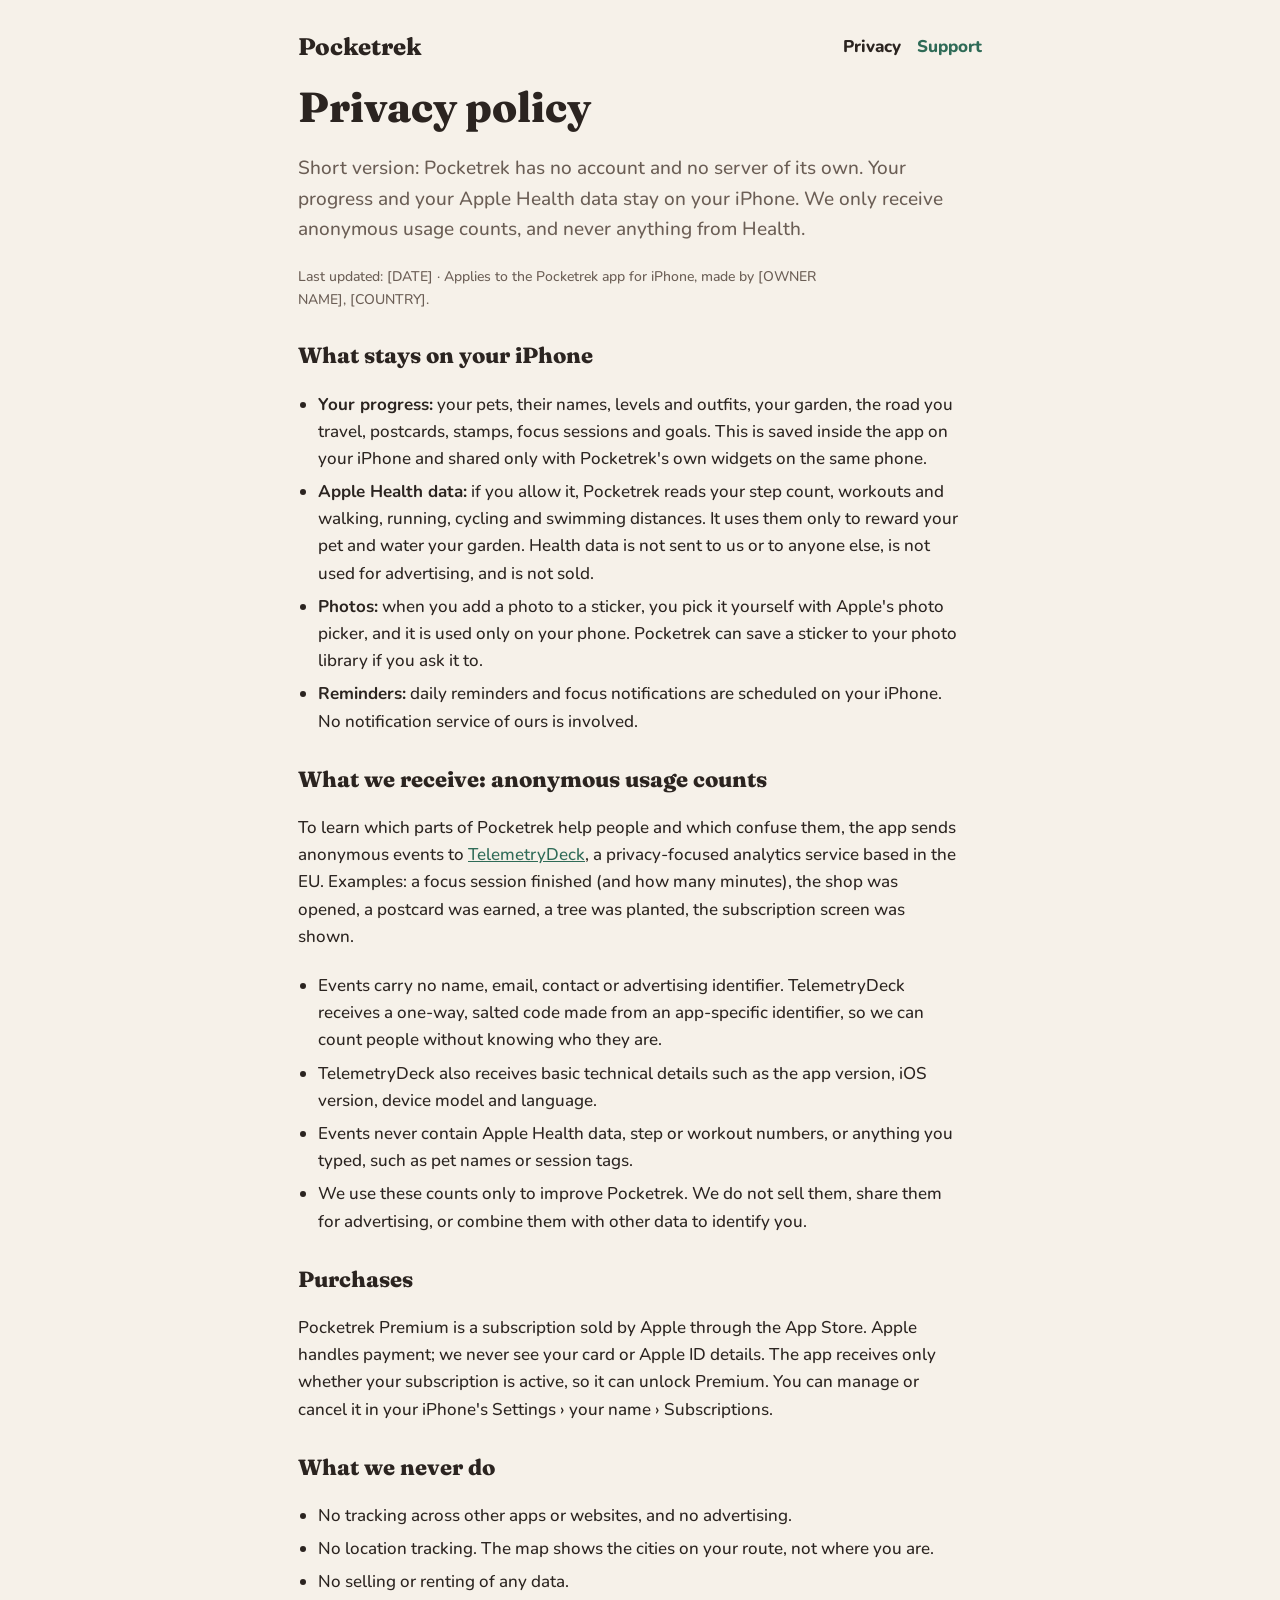
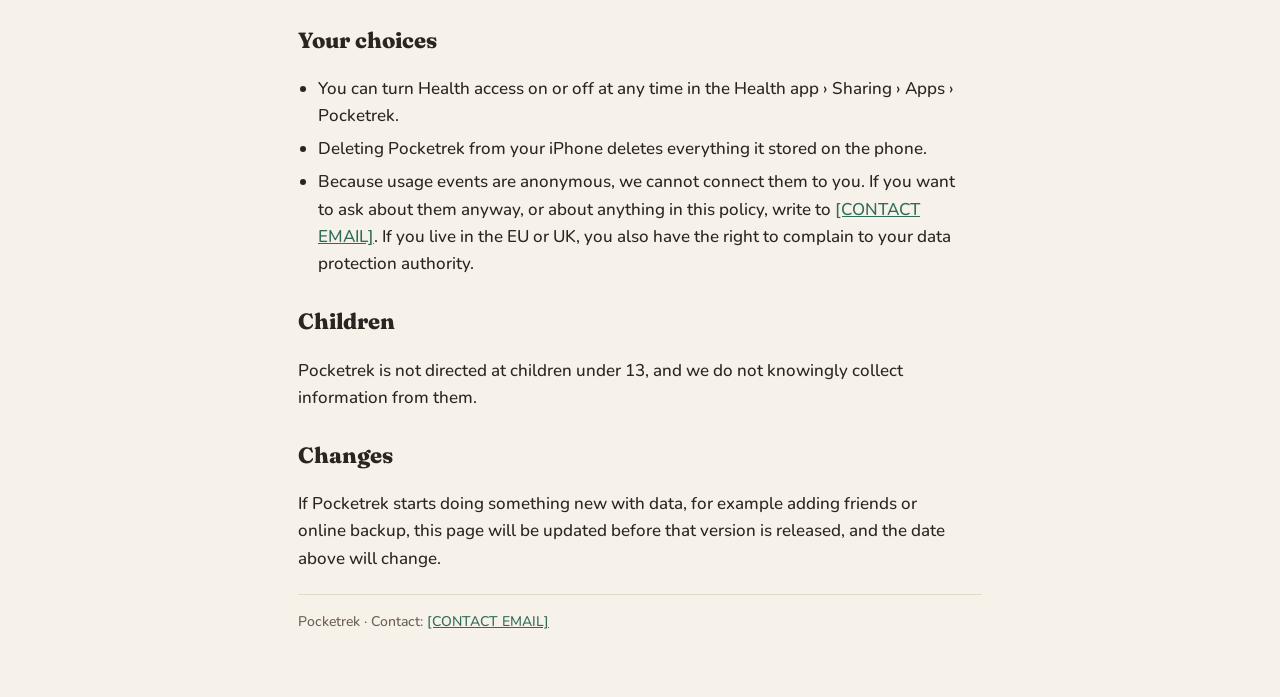
==== privacy.html @ 33853201 "Write the privacy policy, support and home pages for the website Co-Authored-By: Claude Opus 5.5 <no" ====
<!doctype html><html lang="en"><head><meta charset="utf-8"><meta name="viewport" content="width=device-width,initial-scale=1,viewport-fit=cover">
<link rel="preconnect" href="https://fonts.googleapis.com"><link rel="stylesheet" href="https://fonts.googleapis.com/css2?family=Fraunces:opsz,wght@9..144,800&family=Nunito:wght@500;700;800&display=swap"><link rel="stylesheet" href="style.css"><title>Pocketrek Privacy Policy</title><meta name="description" content="What Pocketrek stores, what it sends, and what it never does."></head><body><main class="wrap">
<header><a class="brand" href="index.html">Pocketrek</a><nav><a href="privacy.html" aria-current="page">Privacy</a><a href="support.html">Support</a></nav></header>
<h1>Privacy policy</h1>
<p class="lead">Short version: Pocketrek has no account and no server of its own. Your progress and your Apple Health data stay on your iPhone. We only receive anonymous usage counts, and never anything from Health.</p>
<p class="small">Last updated: [DATE] · Applies to the Pocketrek app for iPhone, made by [OWNER NAME], [COUNTRY].</p>

<h2>What stays on your iPhone</h2>
<ul>
<li><b>Your progress:</b> your pets, their names, levels and outfits, your garden, the road you travel, postcards, stamps, focus sessions and goals. This is saved inside the app on your iPhone and shared only with Pocketrek's own widgets on the same phone.</li>
<li><b>Apple Health data:</b> if you allow it, Pocketrek reads your step count, workouts and walking, running, cycling and swimming distances. It uses them only to reward your pet and water your garden. Health data is not sent to us or to anyone else, is not used for advertising, and is not sold.</li>
<li><b>Photos:</b> when you add a photo to a sticker, you pick it yourself with Apple's photo picker, and it is used only on your phone. Pocketrek can save a sticker to your photo library if you ask it to.</li>
<li><b>Reminders:</b> daily reminders and focus notifications are scheduled on your iPhone. No notification service of ours is involved.</li>
</ul>

<h2>What we receive: anonymous usage counts</h2>
<p>To learn which parts of Pocketrek help people and which confuse them, the app sends anonymous events to <a href="https://telemetrydeck.com/privacy/">TelemetryDeck</a>, a privacy-focused analytics service based in the EU. Examples: a focus session finished (and how many minutes), the shop was opened, a postcard was earned, a tree was planted, the subscription screen was shown.</p>
<ul>
<li>Events carry no name, email, contact or advertising identifier. TelemetryDeck receives a one-way, salted code made from an app-specific identifier, so we can count people without knowing who they are.</li>
<li>TelemetryDeck also receives basic technical details such as the app version, iOS version, device model and language.</li>
<li>Events never contain Apple Health data, step or workout numbers, or anything you typed, such as pet names or session tags.</li>
<li>We use these counts only to improve Pocketrek. We do not sell them, share them for advertising, or combine them with other data to identify you.</li>
</ul>

<h2>Purchases</h2>
<p>Pocketrek Premium is a subscription sold by Apple through the App Store. Apple handles payment; we never see your card or Apple ID details. The app receives only whether your subscription is active, so it can unlock Premium. You can manage or cancel it in your iPhone's Settings › your name › Subscriptions.</p>

<h2>What we never do</h2>
<ul>
<li>No tracking across other apps or websites, and no advertising.</li>
<li>No location tracking. The map shows the cities on your route, not where you are.</li>
<li>No selling or renting of any data.</li>
</ul>

<h2>Your choices</h2>
<ul>
<li>You can turn Health access on or off at any time in the Health app › Sharing › Apps › Pocketrek.</li>
<li>Deleting Pocketrek from your iPhone deletes everything it stored on the phone.</li>
<li>Because usage events are anonymous, we cannot connect them to you. If you want to ask about them anyway, or about anything in this policy, write to <a href="mailto:[CONTACT EMAIL]">[CONTACT EMAIL]</a>. If you live in the EU or UK, you also have the right to complain to your data protection authority.</li>
</ul>

<h2>Children</h2>
<p>Pocketrek is not directed at children under 13, and we do not knowingly collect information from them.</p>

<h2>Changes</h2>
<p>If Pocketrek starts doing something new with data, for example adding friends or online backup, this page will be updated before that version is released, and the date above will change.</p>
<footer class="small">Pocketrek · Contact: <a href="mailto:[CONTACT EMAIL]">[CONTACT EMAIL]</a></footer></main></body></html>
---- style.css ----
/* Pocketrek website: privacy, support. Plain static pages, cream paper like the app's postcards. */
:root{--paper:#F6F1E9;--card:#FFFFFF;--ink:#2B2420;--muted:#6B5E55;--accent:#2F6B57;--sun:#E9A93C;--line:#E4DACB;
--display:"Fraunces",Georgia,serif;--body:"Nunito",ui-rounded,system-ui,-apple-system,sans-serif;color-scheme:light}
@media (prefers-color-scheme:dark){:root{--paper:#17151F;--card:#221F2C;--ink:#F3EFE8;--muted:#B9B0A6;--accent:#7FC4A8;--sun:#F2C14E;--line:#36324A;color-scheme:dark}}
*{box-sizing:border-box}
body{margin:0;background:var(--paper);color:var(--ink);font:500 17px/1.6 var(--body)}
.wrap{max-width:720px;margin:0 auto;padding-block:32px 64px;padding-left:max(18px,env(safe-area-inset-left,0px));padding-right:max(18px,env(safe-area-inset-right,0px));display:flex;flex-direction:column;gap:22px}
header{display:flex;align-items:center;justify-content:space-between;gap:12px;flex-wrap:wrap}
.brand{font:800 24px var(--display);color:var(--ink);text-decoration:none}
nav{display:flex;gap:16px;font-weight:800}
nav a{color:var(--accent);text-decoration:none}
nav a[aria-current]{color:var(--ink)}
h1,h2{font-family:var(--display);font-weight:800;line-height:1.15;text-wrap:balance;margin:0}
h1{font-size:clamp(30px,6vw,42px)}
h2{font-size:22px;margin-top:10px}
p,ul{margin:0;max-width:66ch}
ul{padding-left:20px;display:flex;flex-direction:column;gap:6px}
a{color:var(--accent)}
.lead{font-size:19px;color:var(--muted)}
.card{background:var(--card);border:1px solid var(--line);border-radius:18px;padding:18px 20px;display:flex;flex-direction:column;gap:10px}
.small{font-size:14px;color:var(--muted)}
details{background:var(--card);border:1px solid var(--line);border-radius:14px;padding:12px 16px}
summary{font-weight:800;cursor:pointer}
details p{margin-top:8px}
footer{border-top:1px solid var(--line);padding-top:16px}
:focus-visible{outline:3px solid var(--sun);outline-offset:2px}
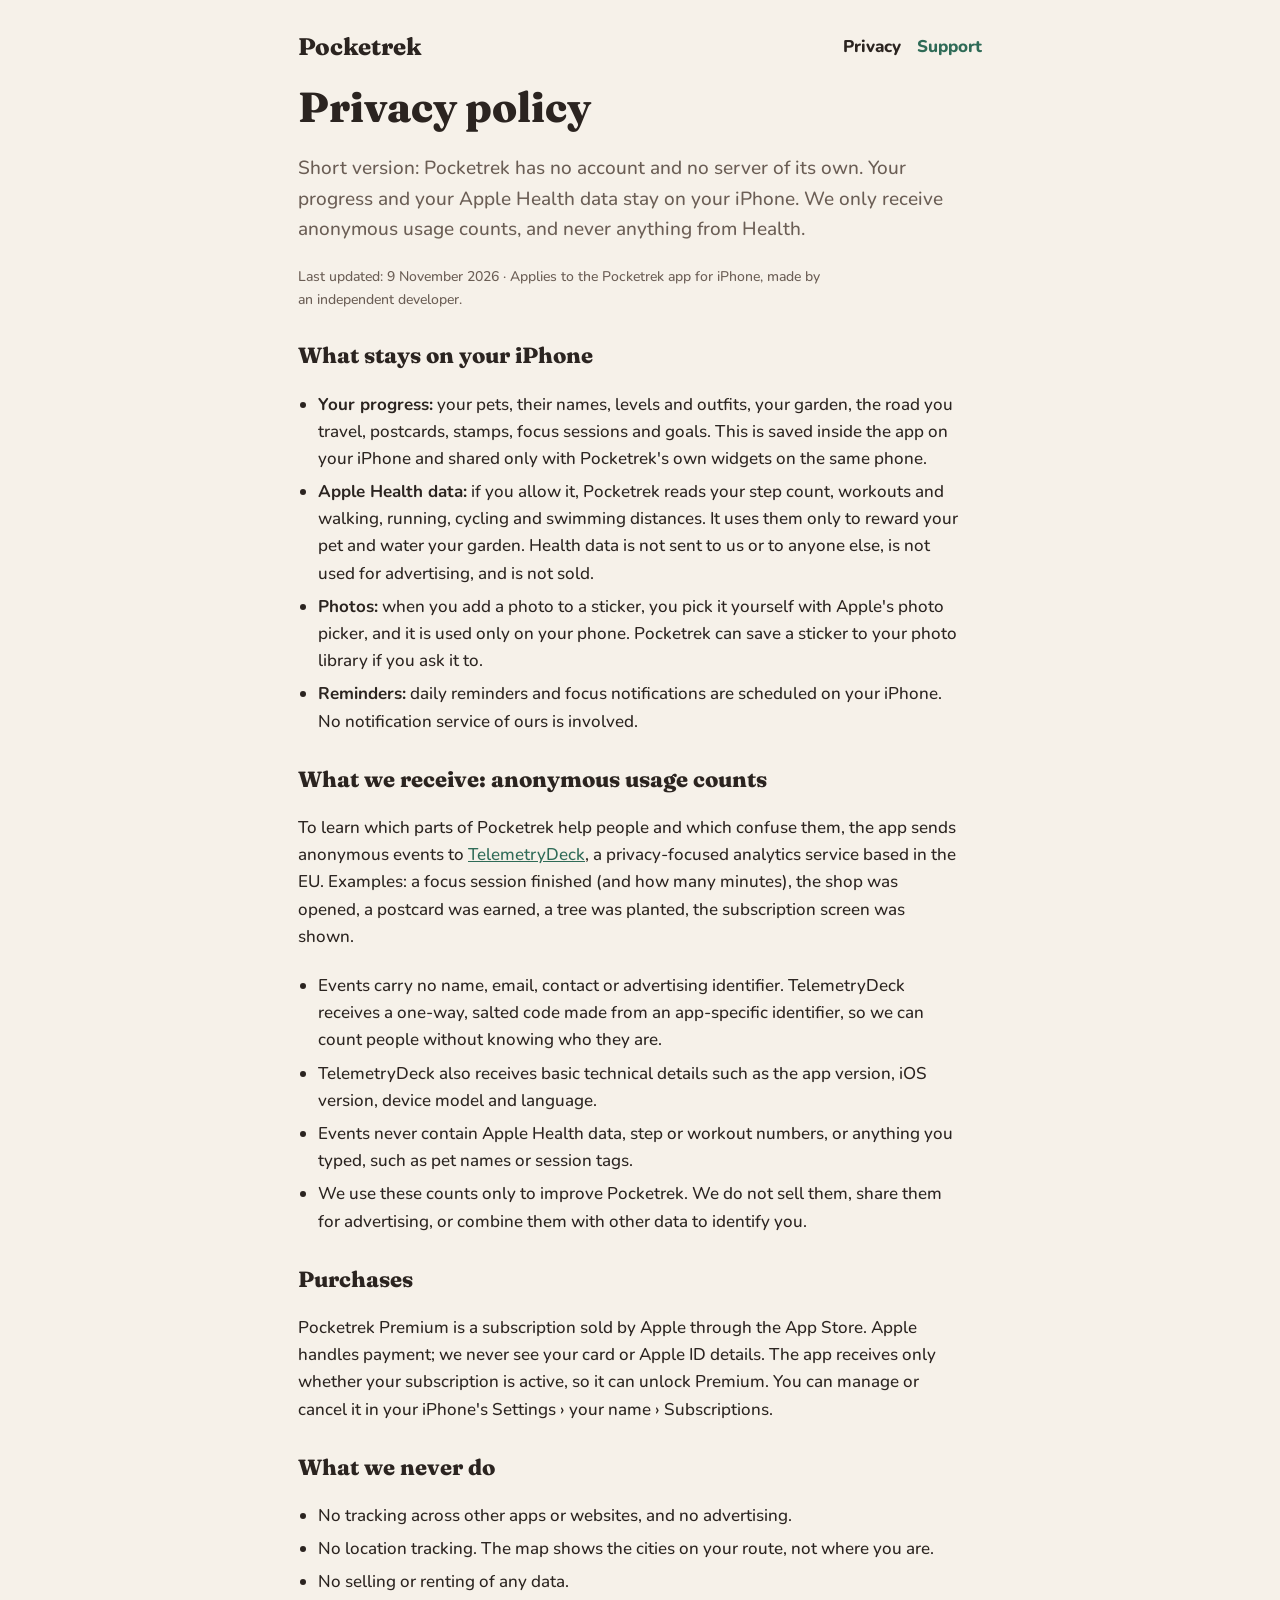
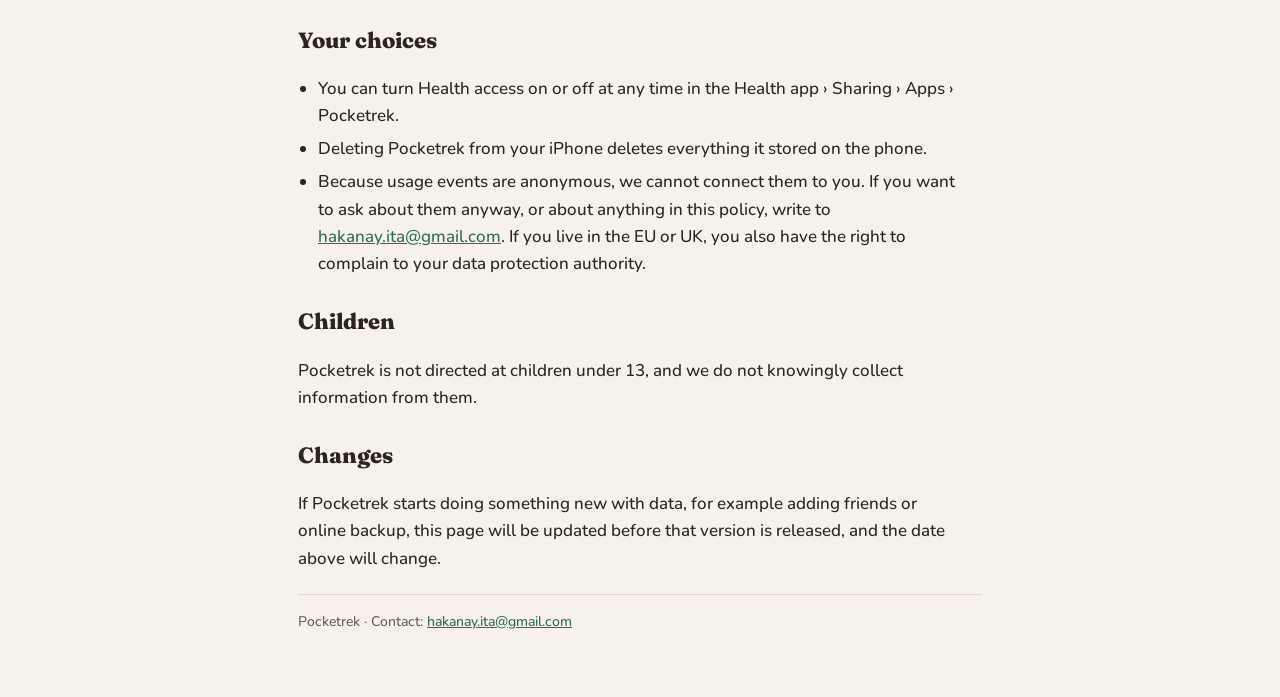
==== commit 37b6b558: "Fill the contact email and date on the website pages; add a script to publish them Co-Authored-By: C" ====
--- a/privacy.html
+++ b/privacy.html
@@ -3,7 +3,7 @@
 <header><a class="brand" href="index.html">Pocketrek</a><nav><a href="privacy.html" aria-current="page">Privacy</a><a href="support.html">Support</a></nav></header>
 <h1>Privacy policy</h1>
 <p class="lead">Short version: Pocketrek has no account and no server of its own. Your progress and your Apple Health data stay on your iPhone. We only receive anonymous usage counts, and never anything from Health.</p>
-<p class="small">Last updated: [DATE] · Applies to the Pocketrek app for iPhone, made by [OWNER NAME], [COUNTRY].</p>
+<p class="small">Last updated: 9 November 2026 · Applies to the Pocketrek app for iPhone, made by an independent developer.</p>
 
 <h2>What stays on your iPhone</h2>
 <ul>
@@ -36,7 +36,7 @@
 <ul>
 <li>You can turn Health access on or off at any time in the Health app › Sharing › Apps › Pocketrek.</li>
 <li>Deleting Pocketrek from your iPhone deletes everything it stored on the phone.</li>
-<li>Because usage events are anonymous, we cannot connect them to you. If you want to ask about them anyway, or about anything in this policy, write to <a href="mailto:[CONTACT EMAIL]">[CONTACT EMAIL]</a>. If you live in the EU or UK, you also have the right to complain to your data protection authority.</li>
+<li>Because usage events are anonymous, we cannot connect them to you. If you want to ask about them anyway, or about anything in this policy, write to <a href="mailto:hakanay.ita@gmail.com">hakanay.ita@gmail.com</a>. If you live in the EU or UK, you also have the right to complain to your data protection authority.</li>
 </ul>
 
 <h2>Children</h2>
@@ -44,4 +44,4 @@
 
 <h2>Changes</h2>
 <p>If Pocketrek starts doing something new with data, for example adding friends or online backup, this page will be updated before that version is released, and the date above will change.</p>
-<footer class="small">Pocketrek · Contact: <a href="mailto:[CONTACT EMAIL]">[CONTACT EMAIL]</a></footer></main></body></html>
+<footer class="small">Pocketrek · Contact: <a href="mailto:hakanay.ita@gmail.com">hakanay.ita@gmail.com</a></footer></main></body></html>
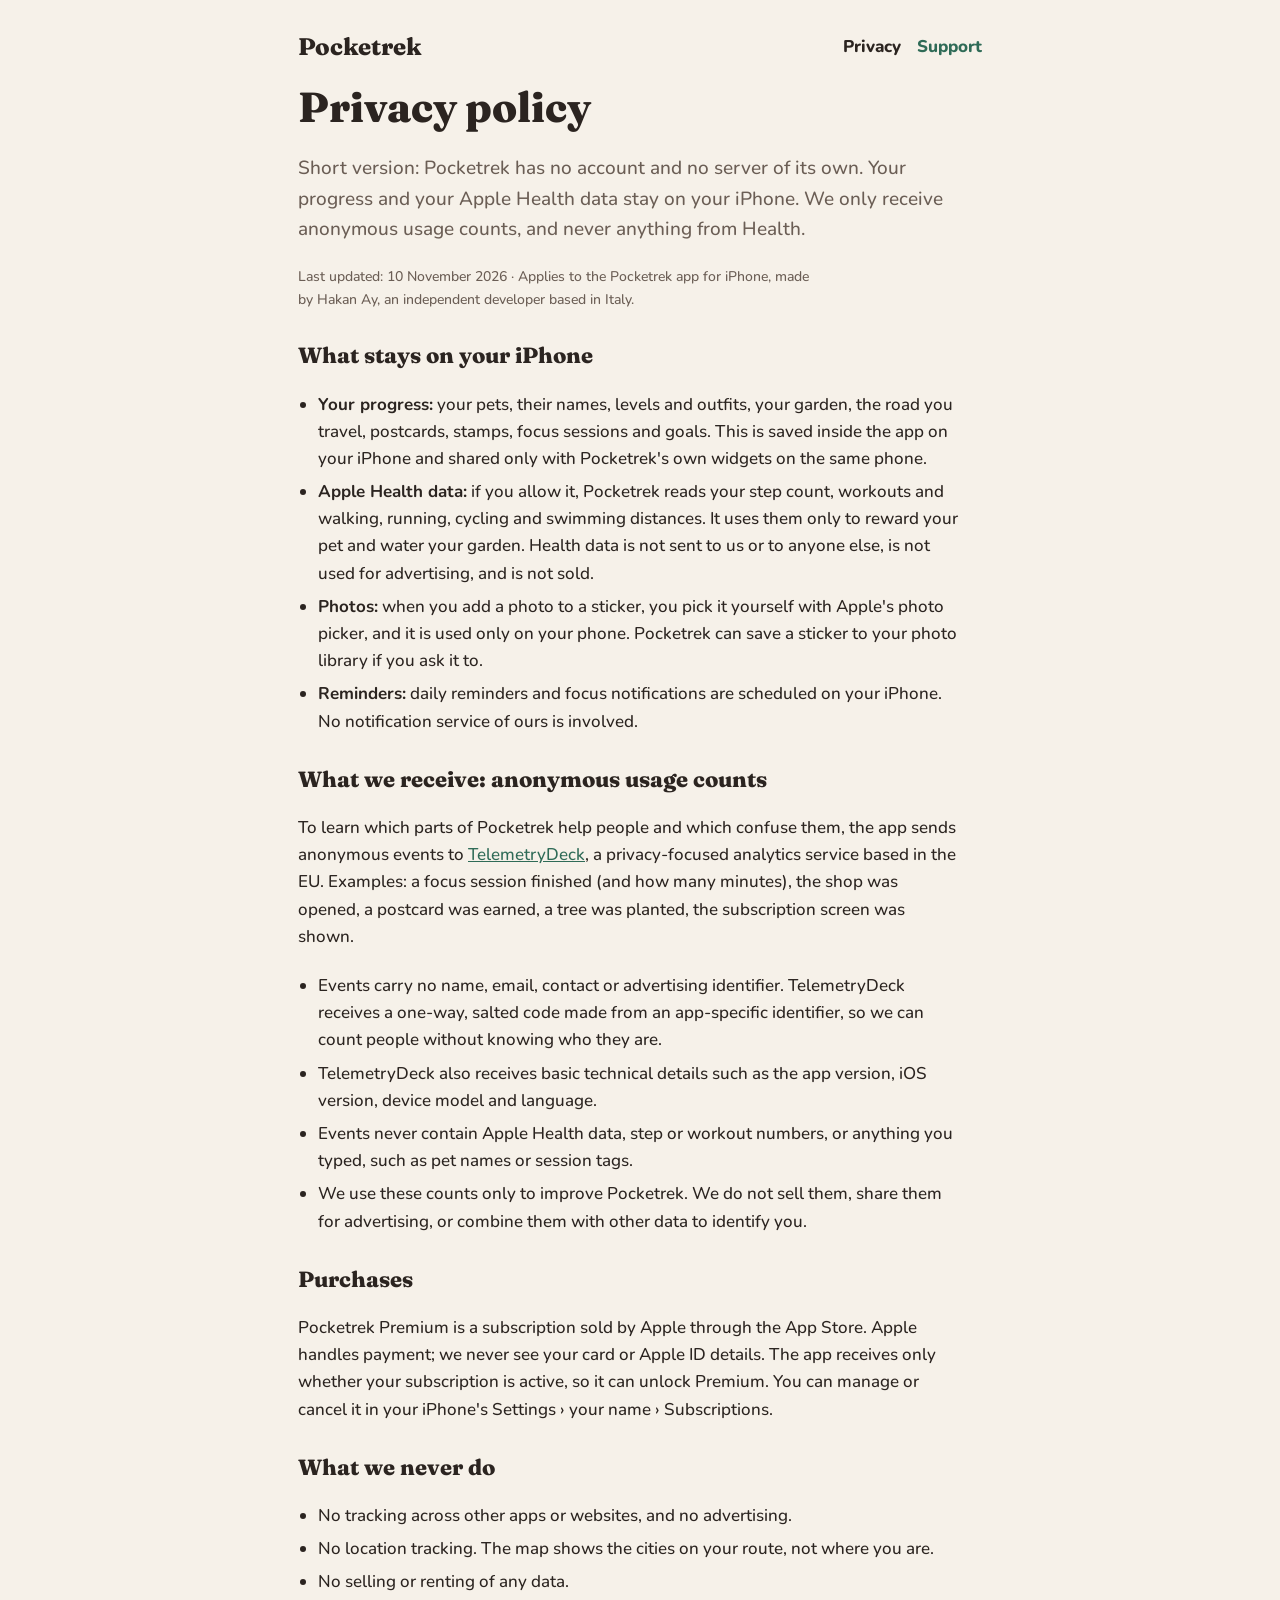
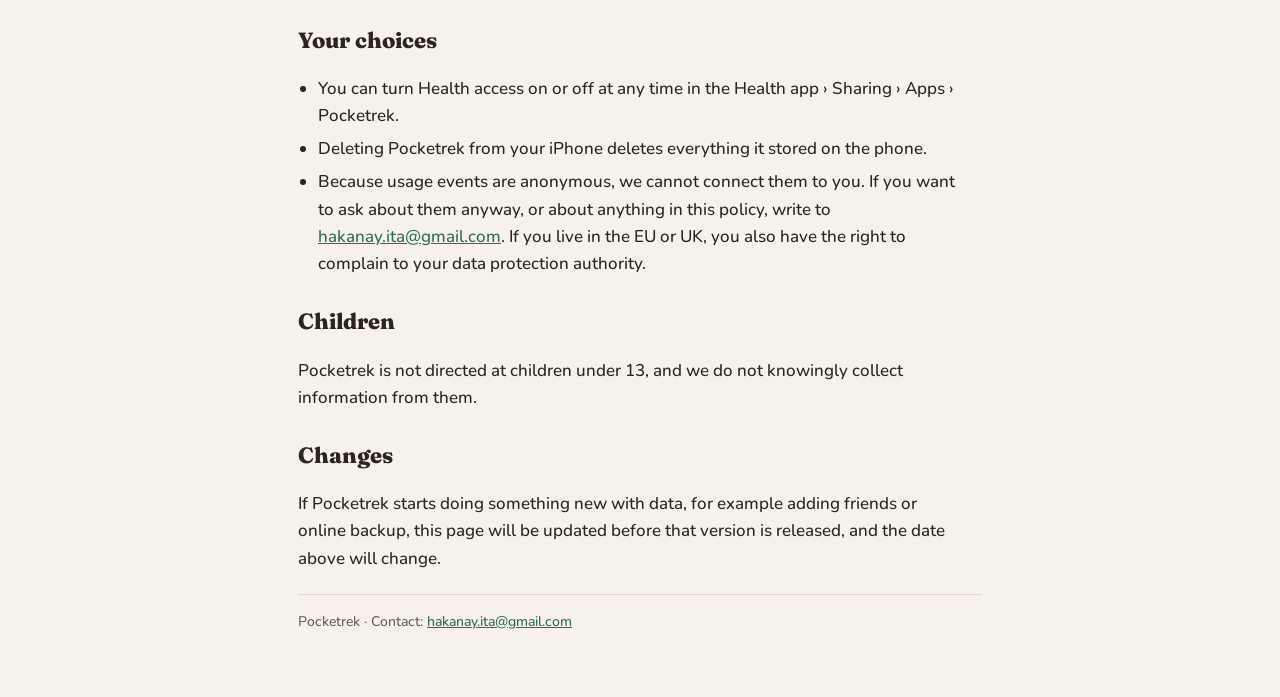
==== commit 8f206910: "Set the prices to 39.99 and 6.99 with a 50% badge, and name the owner in the privacy policy Co-Autho" ====
--- a/privacy.html
+++ b/privacy.html
@@ -3,7 +3,7 @@
 <header><a class="brand" href="index.html">Pocketrek</a><nav><a href="privacy.html" aria-current="page">Privacy</a><a href="support.html">Support</a></nav></header>
 <h1>Privacy policy</h1>
 <p class="lead">Short version: Pocketrek has no account and no server of its own. Your progress and your Apple Health data stay on your iPhone. We only receive anonymous usage counts, and never anything from Health.</p>
-<p class="small">Last updated: 9 November 2026 · Applies to the Pocketrek app for iPhone, made by an independent developer.</p>
+<p class="small">Last updated: 10 November 2026 · Applies to the Pocketrek app for iPhone, made by Hakan Ay, an independent developer based in Italy.</p>
 
 <h2>What stays on your iPhone</h2>
 <ul>
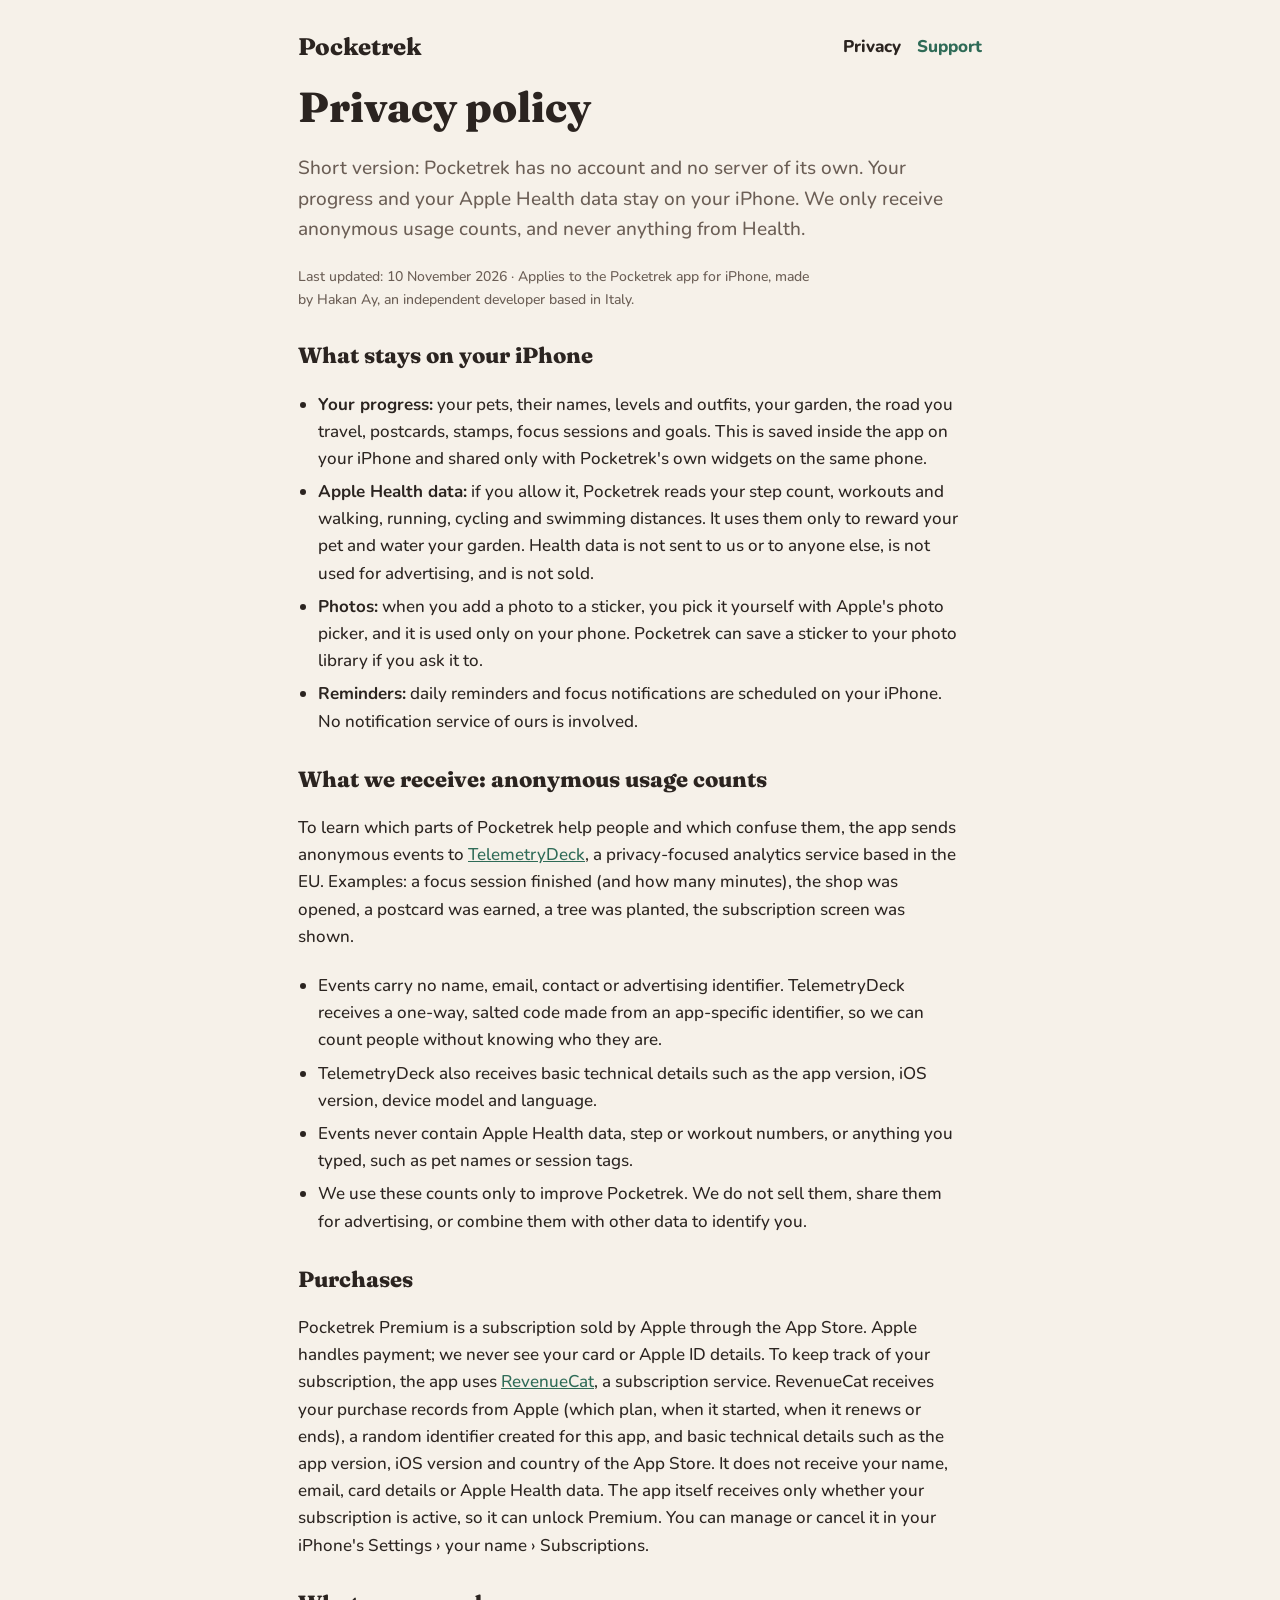
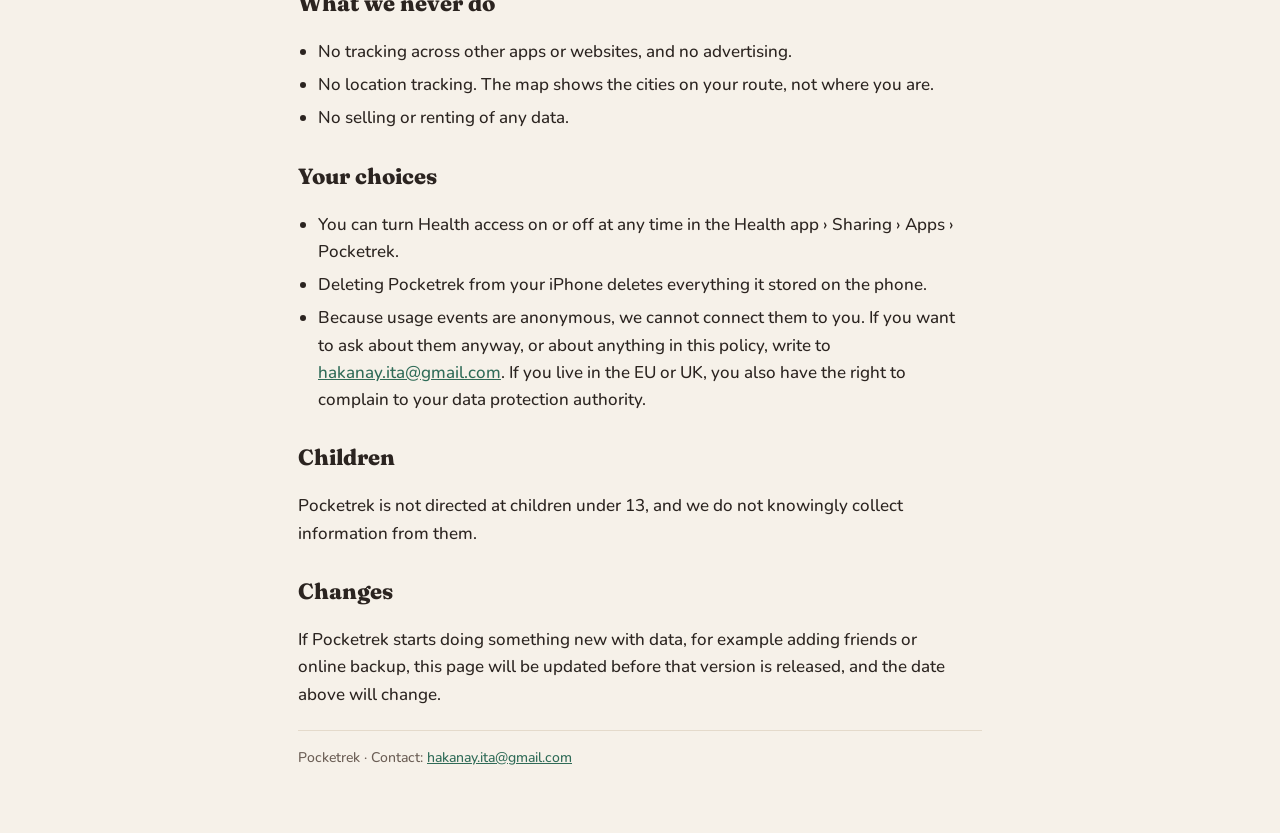
==== commit b9383a1d: "Move subscriptions to RevenueCat on real devices The simulator and the unit tests keep talking to St" ====
--- a/privacy.html
+++ b/privacy.html
@@ -23,7 +23,7 @@
 </ul>
 
 <h2>Purchases</h2>
-<p>Pocketrek Premium is a subscription sold by Apple through the App Store. Apple handles payment; we never see your card or Apple ID details. The app receives only whether your subscription is active, so it can unlock Premium. You can manage or cancel it in your iPhone's Settings › your name › Subscriptions.</p>
+<p>Pocketrek Premium is a subscription sold by Apple through the App Store. Apple handles payment; we never see your card or Apple ID details. To keep track of your subscription, the app uses <a href="https://www.revenuecat.com/privacy">RevenueCat</a>, a subscription service. RevenueCat receives your purchase records from Apple (which plan, when it started, when it renews or ends), a random identifier created for this app, and basic technical details such as the app version, iOS version and country of the App Store. It does not receive your name, email, card details or Apple Health data. The app itself receives only whether your subscription is active, so it can unlock Premium. You can manage or cancel it in your iPhone's Settings › your name › Subscriptions.</p>
 
 <h2>What we never do</h2>
 <ul>
